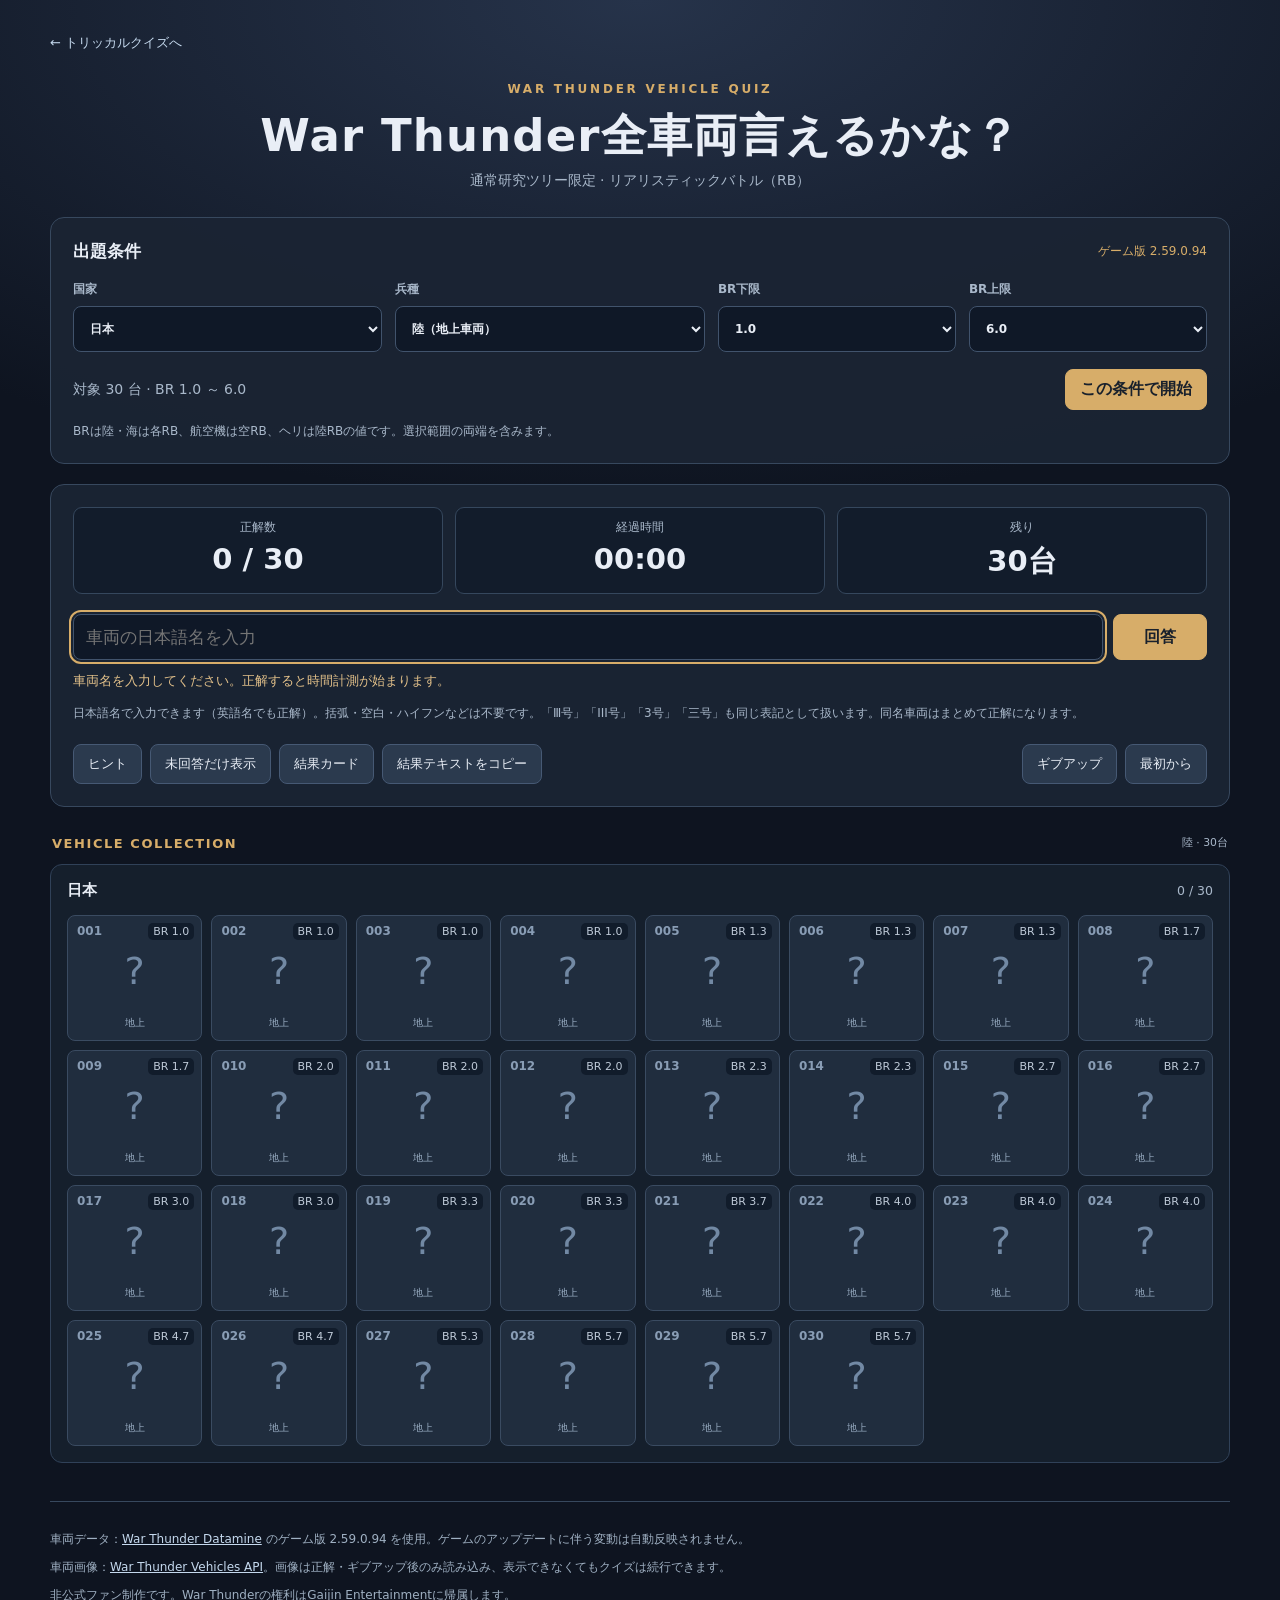
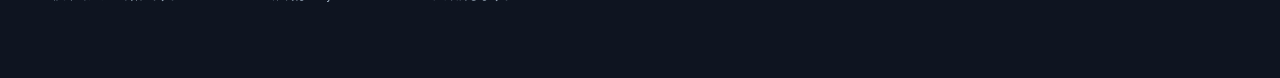
==== warthunder/index.html @ b6f84638 "Load weapon hints and add a third staged hint button" ====
<!doctype html>
<html lang="ja">
<head>
  <meta charset="utf-8">
  <meta name="viewport" content="width=device-width, initial-scale=1">
  <meta name="theme-color" content="#0e1420">
  <meta name="description" content="War Thunderの通常研究ツリー車両を何台言える？国・陸空海・RBのBR範囲を選べる名称クイズ。">
  <title>War Thunder 全車両言えるかな？</title>
  <link rel="stylesheet" href="./style.css">
  <script defer src="./vehicles.js?v=4"></script>
  <script defer src="./weapon_hints.js?v=1"></script>
  <script defer src="./app.js?v=9"></script>
</head>
<body>
  <main>
    <header>
      <nav><a href="../">← トリッカルクイズへ</a></nav>
      <p class="eyebrow">WAR THUNDER VEHICLE QUIZ</p>
      <h1>War Thunder<br class="mobile-break">全車両言えるかな？</h1>
      <p class="subtitle">通常研究ツリー限定 · リアリスティックバトル（RB）</p>
    </header>

    <section class="panel settings" aria-labelledby="settingsTitle">
      <div class="panel-heading">
        <h2 id="settingsTitle">出題条件</h2>
        <span id="dataVersion" class="version"></span>
      </div>
      <div class="settings-grid">
        <label>国家
          <select id="country">
            <option value="all">すべての国</option>
            <option value="usa">アメリカ</option>
            <option value="germany">ドイツ</option>
            <option value="ussr">ソ連</option>
            <option value="britain">イギリス</option>
            <option value="japan" selected>日本</option>
            <option value="china">中国</option>
            <option value="italy">イタリア</option>
            <option value="france">フランス</option>
            <option value="sweden">スウェーデン</option>
            <option value="israel">イスラエル</option>
          </select>
        </label>
        <label>兵種
          <select id="mode">
            <option value="ground" selected>陸（地上車両）</option>
            <option value="air">空（航空機・ヘリ）</option>
            <option value="naval">海（外洋艦・沿岸艇）</option>
            <option value="all">すべて</option>
          </select>
        </label>
        <label>BR下限
          <select id="brMin"></select>
        </label>
        <label>BR上限
          <select id="brMax"></select>
        </label>
      </div>
      <div class="settings-bottom">
        <p id="previewCount" role="status"></p>
        <button id="apply" class="primary" type="button">この条件で開始</button>
      </div>
      <p class="footnote">BRは陸・海は各RB、航空機は空RB、ヘリは陸RBの値です。選択範囲の両端を含みます。</p>
    </section>

    <section class="panel game" aria-label="回答欄">
      <div class="scoreboard">
        <div><span class="stat-label">正解数</span><strong id="score">0 / 0</strong></div>
        <div><span class="stat-label">経過時間</span><strong id="timer">00:00</strong></div>
        <div><span class="stat-label">残り</span><strong id="remaining">0台</strong></div>
      </div>

      <form id="answerForm">
        <input id="answer" type="text" placeholder="車両の日本語名を入力" aria-label="車両名を回答" autocomplete="off" autocapitalize="off" spellcheck="false">
        <button class="primary" type="submit">回答</button>
      </form>
      <p id="message" class="message" role="status">車両名を入力してください。</p>
      <p class="footnote">日本語名で入力できます（英語名でも正解）。括弧・空白・ハイフンなどは不要です。「Ⅲ号」「III号」「3号」「三号」も同じ表記として扱います。同名車両はまとめて正解になります。</p>

      <div class="tools">
        <button id="hintToggle" type="button">ヒント</button>
        <button id="onlyUnsolved" type="button">未回答だけ表示</button>
        <button id="resultToggle" type="button">結果カード</button>
        <button id="share" type="button">結果テキストをコピー</button>
        <button id="giveUp" type="button">ギブアップ</button>
        <button id="restart" type="button">最初から</button>
      </div>
      <div id="hintPanel" class="subpanel" hidden>
        <strong>ヒント</strong>
        <p id="hintTarget">下の「？」マスを選んでください。</p>
        <button id="hintType" type="button">ヒント1：車両の種類</button>
        <button id="hintWeapon" type="button" disabled>ヒント2：主な武装</button>
        <button id="hintFirst" type="button" disabled>ヒント3：名前の先頭1文字</button>
        <p id="hintOutput" class="message"></p>
      </div>
      <div id="resultPanel" class="subpanel" hidden>
        <canvas id="resultCanvas" width="900" height="460" aria-label="結果カード"></canvas>
        <button id="downloadResult" type="button">結果画像を保存</button>
      </div>
    </section>

    <div class="collection-title">
      <span>VEHICLE COLLECTION</span>
      <small id="collectionSummary"></small>
    </div>
    <div id="collections"></div>

    <footer>
      <p>車両データ：<a href="https://github.com/gszabi99/War-Thunder-Datamine" target="_blank" rel="noopener noreferrer">War Thunder Datamine</a> のゲーム版 <span id="footerVersion"></span> を使用。ゲームのアップデートに伴う変動は自動反映されません。</p>
      <p>車両画像：<a href="https://github.com/Sgambe33/WarThunder-Vehicles-API" target="_blank" rel="noopener noreferrer">War Thunder Vehicles API</a>。画像は正解・ギブアップ後のみ読み込み、表示できなくてもクイズは続行できます。</p>
      <p>非公式ファン制作です。War Thunderの権利はGaijin Entertainmentに帰属します。</p>
    </footer>
  </main>
</body>
</html>
---- warthunder/style.css ----
:root {
  color-scheme: dark;
  --bg: #0e1420;
  --surface: #1a2433;
  --surface-2: #222e40;
  --stroke: #37485e;
  --text: #e9eef6;
  --muted: #a9b8ca;
  --accent: #d7ad69;
  --accent-dark: #a77c3f;
  --success: #7fb89a;
}
* { box-sizing: border-box; }
html { font-family: system-ui, -apple-system, BlinkMacSystemFont, "Segoe UI", sans-serif; }
body {
  margin: 0;
  color: var(--text);
  background: radial-gradient(ellipse 80% 30% at 50% 0%, #26334a, transparent), var(--bg);
}
main { width: min(1180px, calc(100% - 32px)); margin: 0 auto; padding: 34px 0 64px; }
header { text-align: center; margin: 0 0 27px; }
nav { text-align: left; margin-bottom: 30px; font-size: 13px; }
a { color: #c5d9ee; }
nav a { text-decoration: none; }
nav a:hover, footer a:hover { color: var(--accent); }
.eyebrow { margin: 0; letter-spacing: .23em; font-size: 12px; color: var(--accent); font-weight: 700; }
h1 { font-size: clamp(27px, 5vw, 45px); line-height: 1.25; margin: 12px 0 8px; letter-spacing: .025em; }
h2 { margin: 0; font-size: 17px; }
.subtitle { color: var(--muted); margin: 0; font-size: 14px; }
.mobile-break { display: none; }
.panel {
  background: rgba(26, 36, 51, .97);
  border: 1px solid var(--stroke);
  border-radius: 14px;
  padding: 22px;
  margin-bottom: 20px;
}
.panel-heading, .settings-bottom, .collection-title, .group-heading {
  display: flex;
  justify-content: space-between;
  align-items: center;
  gap: 12px;
}
.version { font-size: 12px; color: var(--accent); }
.settings-grid { display: grid; grid-template-columns: 1.3fr 1.3fr 1fr 1fr; gap: 13px; margin-top: 18px; }
.settings-grid label { display: grid; gap: 8px; font-size: 12px; color: var(--muted); font-weight: 700; }
select, input, button { font: inherit; }
select, input {
  width: 100%;
  min-height: 46px;
  background: #0f1827;
  border: 1px solid #41536c;
  border-radius: 8px;
  color: var(--text);
  outline: none;
  padding: 10px 12px;
}
select:focus-visible, input:focus-visible, button:focus-visible {
  outline: 2px solid var(--accent);
  outline-offset: 2px;
}
button {
  cursor: pointer;
  color: var(--text);
  background: #2b3a4e;
  border: 1px solid #465974;
  border-radius: 8px;
  min-height: 40px;
  padding: 9px 14px;
}
button:hover:not(:disabled) { background: #39506b; }
button:disabled { opacity: .55; cursor: not-allowed; }
button.active { background: #54462f; border-color: var(--accent-dark); }
button.primary { background: var(--accent); border-color: var(--accent); color: #19212c; font-weight: 800; }
button.primary:hover:not(:disabled) { background: #edc17b; }
.settings-bottom { margin-top: 17px; }
.settings-bottom p { margin: 0; color: var(--muted); font-size: 14px; }
.footnote { margin: 12px 0 0; color: var(--muted); font-size: 12px; line-height: 1.6; }
.scoreboard { display: grid; grid-template-columns: repeat(3, 1fr); gap: 12px; text-align: center; margin-bottom: 20px; }
.scoreboard > div { background: #121c2b; border: 1px solid #35475d; border-radius: 9px; padding: 11px; }
.stat-label { display: block; font-size: 12px; color: var(--muted); margin-bottom: 6px; }
.scoreboard strong { font-size: clamp(20px, 3vw, 29px); font-variant-numeric: tabular-nums; }
#answerForm { display: flex; gap: 10px; }
#answerForm input { flex: 1; min-width: 0; font-size: 17px; }
#answerForm button { min-width: 94px; }
.message { margin: 12px 0 0; color: #e3c18a; font-size: 13px; min-height: 20px; }
.tools { display: flex; flex-wrap: wrap; gap: 8px; margin-top: 20px; }
.tools button { font-size: 13px; }
.tools #giveUp { margin-left: auto; }
.subpanel { margin-top: 16px; padding: 16px; background: #121c2b; border: 1px solid var(--stroke); border-radius: 10px; }
.subpanel[hidden] { display: none; }
.subpanel p { font-size: 13px; color: var(--muted); }
.subpanel canvas { width: 100%; height: auto; display: block; margin-bottom: 12px; border-radius: 8px; }
.collection-title { margin: 29px 2px 13px; color: var(--accent); letter-spacing: .12em; font-size: 13px; font-weight: 800; }
.collection-title small { font-weight: normal; color: var(--muted); letter-spacing: 0; }
.group { margin-bottom: 20px; background: #151f2c; border: 1px solid #304158; border-radius: 12px; padding: 16px; }
.group-heading { margin-bottom: 15px; font-size: 15px; font-weight: 800; }
.group-heading small { color: var(--muted); font-weight: normal; }
.grid { display: grid; grid-template-columns: repeat(auto-fill, minmax(130px, 1fr)); gap: 9px; }
.tile {
  position: relative;
  display: flex;
  align-items: center;
  justify-content: flex-start;
  flex-direction: column;
  gap: 4px;
  text-align: center;
  padding: 10px 8px;
  min-width: 0;
  min-height: 126px;
  background: #202d3e;
  border: 1px solid #3a4b61;
  border-radius: 8px;
  overflow: hidden;
}
.tile:hover:not(:disabled) { border-color: var(--accent); }
.tile.selected { box-shadow: inset 0 0 0 2px var(--accent); }
.tile.solved { background: #22392f; border-color: #55876d; }
.tile.revealed { background: #343038; border-color: #665865; }
.tile.filtered { display: none; }
.tile-number { position: absolute; top: 8px; left: 9px; font-weight: 800; font-size: 12px; color: #899db5; }
.tile-br { position: absolute; top: 7px; right: 7px; font-size: 11px; color: #bec9d7; background: #111c2b; border-radius: 5px; padding: 2px 5px; font-variant-numeric: tabular-nums; }
.tile-question { font-size: 38px; line-height: 1; color: #7289a4; margin: 26px auto 11px; }
.tile-image { width: 100%; max-width: 112px; height: 66px; object-fit: contain; display: none; margin: 11px auto 1px; }
.tile-name { font-size: 12px; line-height: 1.35; font-weight: 700; overflow-wrap: anywhere; display: none; }
.tile-kind { color: #99adc3; font-size: 10px; margin-top: auto; }
.tile.solved .tile-question, .tile.revealed .tile-question { display: none; }
.tile.solved .tile-image, .tile.revealed .tile-image,
.tile.solved .tile-name, .tile.revealed .tile-name { display: block; }
.tile.image-failed .tile-image { display: none; }
.tile.solved .tile-name, .tile.revealed .tile-name { margin-top: auto; }
footer { margin-top: 38px; border-top: 1px solid var(--stroke); padding-top: 19px; color: #9fb0c2; font-size: 12px; line-height: 1.7; }
footer p { margin: 8px 0; }
@media (max-width: 750px) {
  main { width: min(100% - 22px, 600px); padding-top: 18px; }
  .panel { padding: 15px; }
  .settings-grid { grid-template-columns: repeat(2, minmax(0, 1fr)); gap: 11px; }
  .settings-bottom { align-items: stretch; flex-direction: column; }
  .settings-bottom button { width: 100%; }
  .tools #giveUp { margin-left: 0; }
  .grid { grid-template-columns: repeat(auto-fill, minmax(104px, 1fr)); gap: 7px; }
  .tile { min-height: 119px; }
  .tile-image { height: 57px; }
  .group { padding: 10px; }
  .mobile-break { display: initial; }
  #answerForm button { min-width: 72px; padding: 8px; }
}
@media (max-width: 380px) {
  .scoreboard { gap: 6px; }
  .scoreboard > div { padding: 9px 5px; }
  .grid { grid-template-columns: repeat(3, minmax(0, 1fr)); }
}
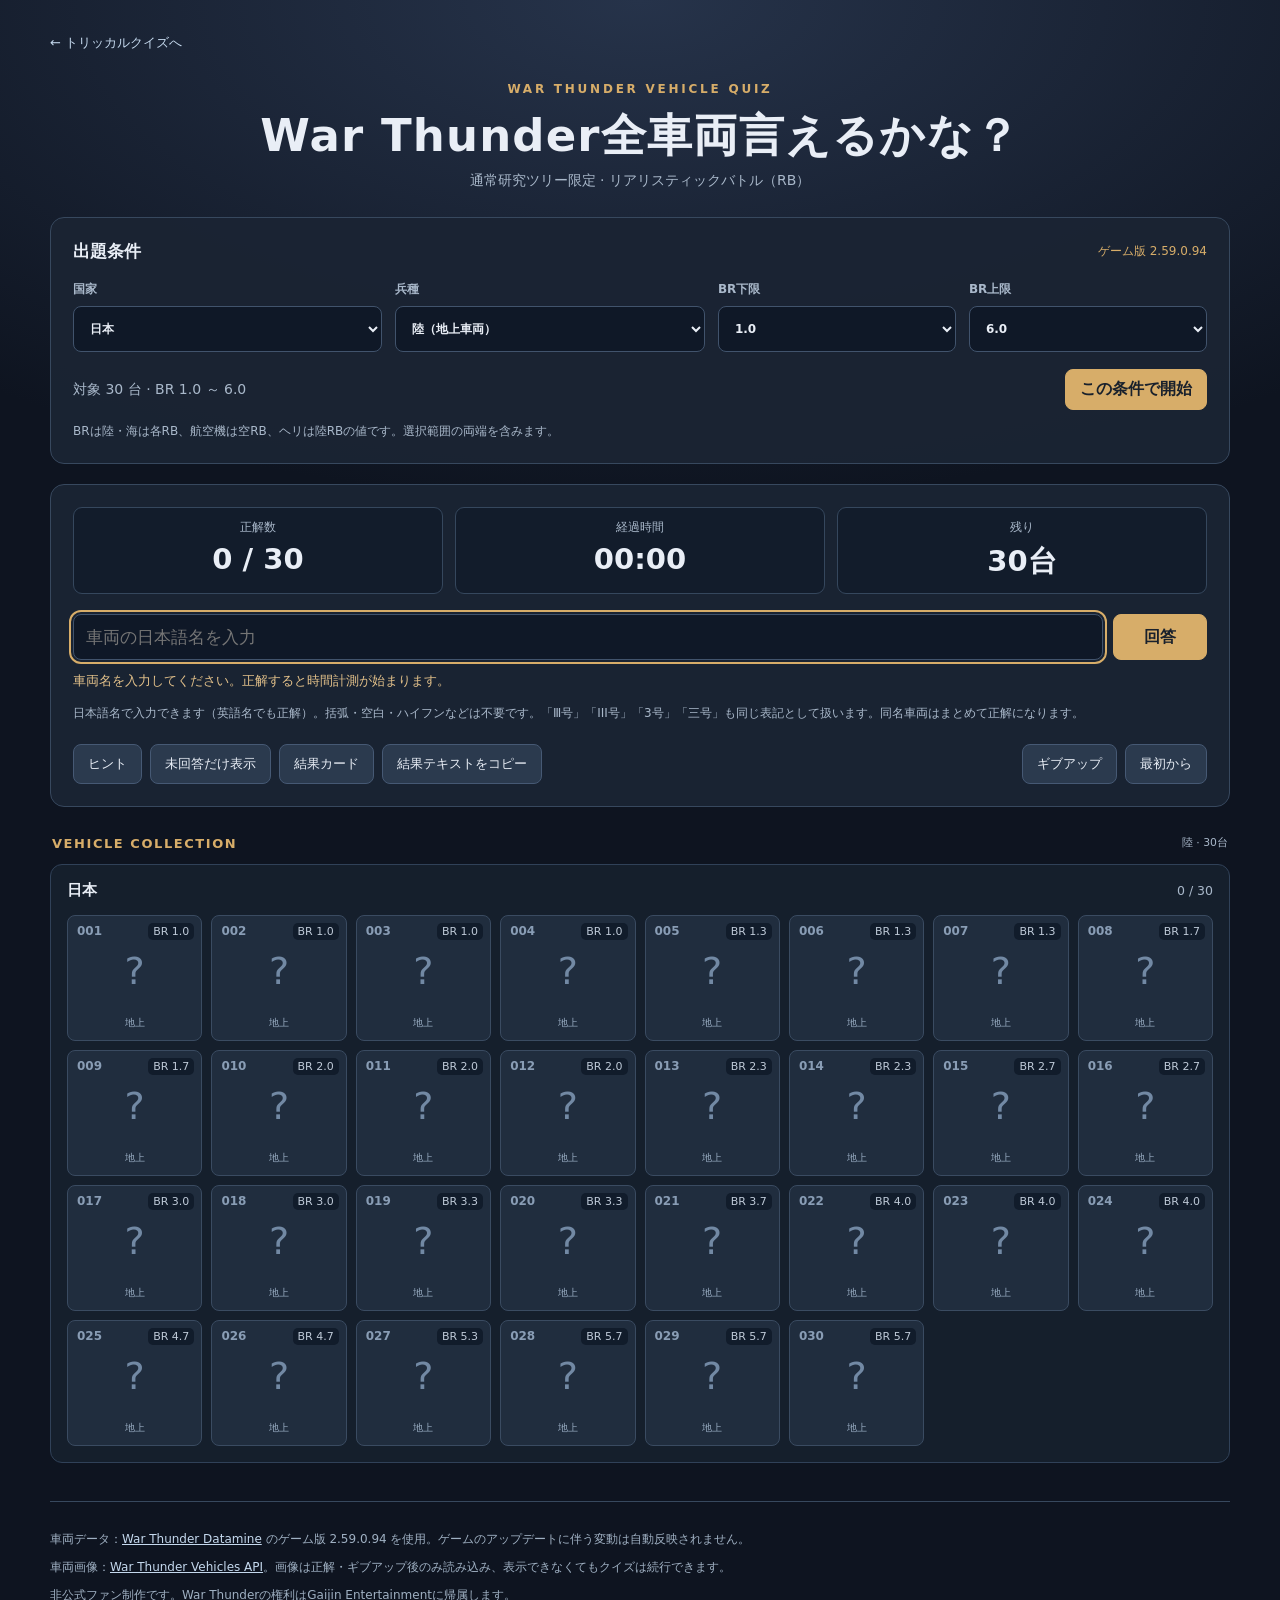
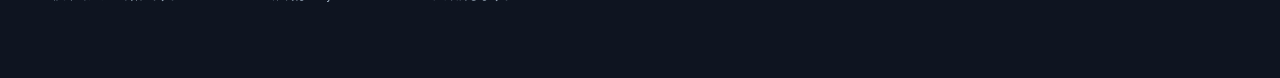
==== commit 93479e35: "Bust CSS cache so three hint lines render separately" ====
--- a/warthunder/index.html
+++ b/warthunder/index.html
@@ -6,9 +6,9 @@
   <meta name="theme-color" content="#0e1420">
   <meta name="description" content="War Thunderの通常研究ツリー車両を何台言える？国・陸空海・RBのBR範囲を選べる名称クイズ。">
   <title>War Thunder 全車両言えるかな？</title>
-  <link rel="stylesheet" href="./style.css">
+  <link rel="stylesheet" href="./style.css?v=2">
   <script defer src="./vehicles.js?v=4"></script>
-  <script defer src="./weapon_hints.js?v=1"></script>
+  <script defer src="./weapon_hints.js?v=2"></script>
   <script defer src="./app.js?v=9"></script>
 </head>
 <body>
--- a/warthunder/style.css
+++ b/warthunder/style.css
@@ -90,6 +90,7 @@
 .subpanel { margin-top: 16px; padding: 16px; background: #121c2b; border: 1px solid var(--stroke); border-radius: 10px; }
 .subpanel[hidden] { display: none; }
 .subpanel p { font-size: 13px; color: var(--muted); }
+#hintOutput { white-space: pre-line; line-height: 1.7; }
 .subpanel canvas { width: 100%; height: auto; display: block; margin-bottom: 12px; border-radius: 8px; }
 .collection-title { margin: 29px 2px 13px; color: var(--accent); letter-spacing: .12em; font-size: 13px; font-weight: 800; }
 .collection-title small { font-weight: normal; color: var(--muted); letter-spacing: 0; }
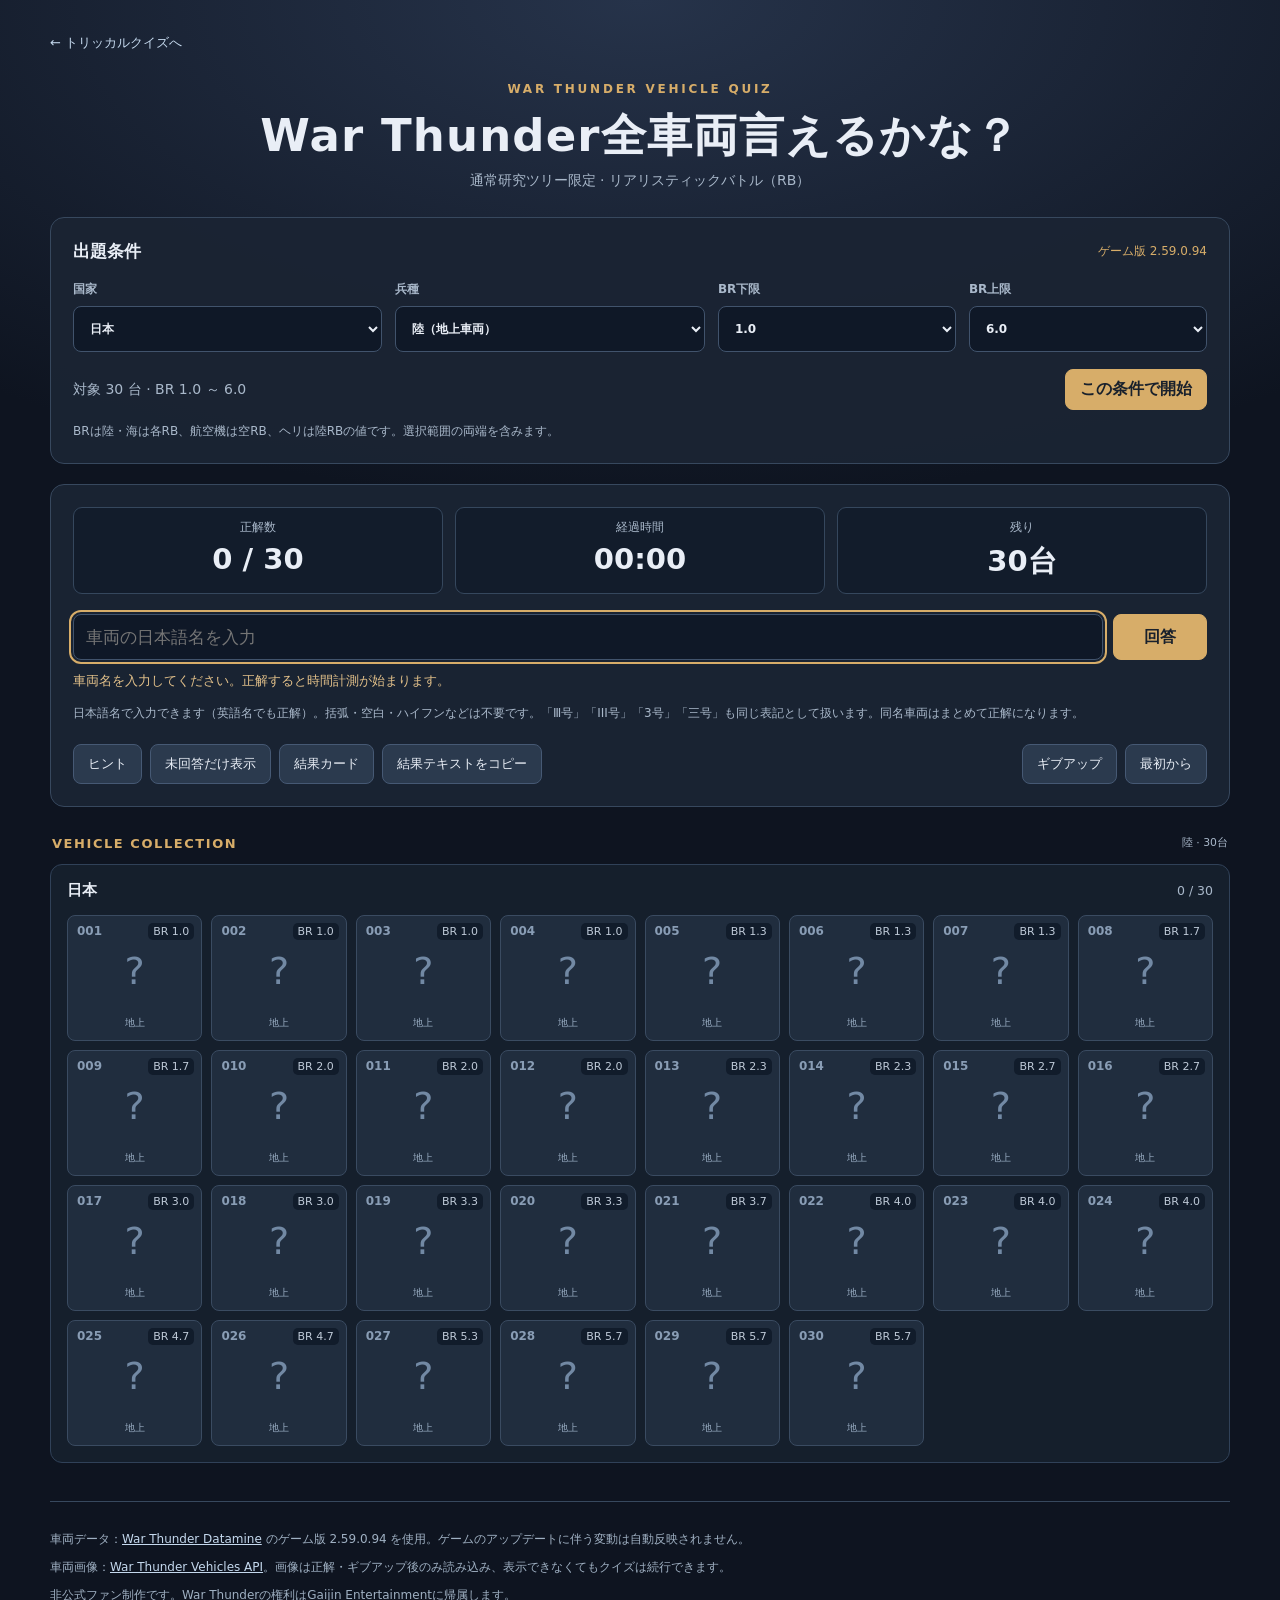
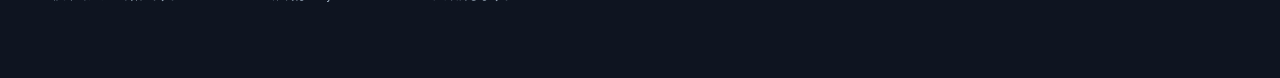
==== commit 9ec879a4: "Expose four sequential hints and refresh script cache" ====
--- a/warthunder/index.html
+++ b/warthunder/index.html
@@ -6,10 +6,10 @@
   <meta name="theme-color" content="#0e1420">
   <meta name="description" content="War Thunderの通常研究ツリー車両を何台言える？国・陸空海・RBのBR範囲を選べる名称クイズ。">
   <title>War Thunder 全車両言えるかな？</title>
-  <link rel="stylesheet" href="./style.css?v=2">
+  <link rel="stylesheet" href="./style.css?v=3">
   <script defer src="./vehicles.js?v=4"></script>
   <script defer src="./weapon_hints.js?v=2"></script>
-  <script defer src="./app.js?v=9"></script>
+  <script defer src="./app.js?v=10"></script>
 </head>
 <body>
   <main>
@@ -90,7 +90,8 @@
         <p id="hintTarget">下の「？」マスを選んでください。</p>
         <button id="hintType" type="button">ヒント1：車両の種類</button>
         <button id="hintWeapon" type="button" disabled>ヒント2：主な武装</button>
-        <button id="hintFirst" type="button" disabled>ヒント3：名前の先頭1文字</button>
+        <button id="hintMask" type="button" disabled>ヒント3：名称マスク</button>
+        <button id="hintFirst" type="button" disabled>ヒント4：名前の先頭1文字</button>
         <p id="hintOutput" class="message"></p>
       </div>
       <div id="resultPanel" class="subpanel" hidden>
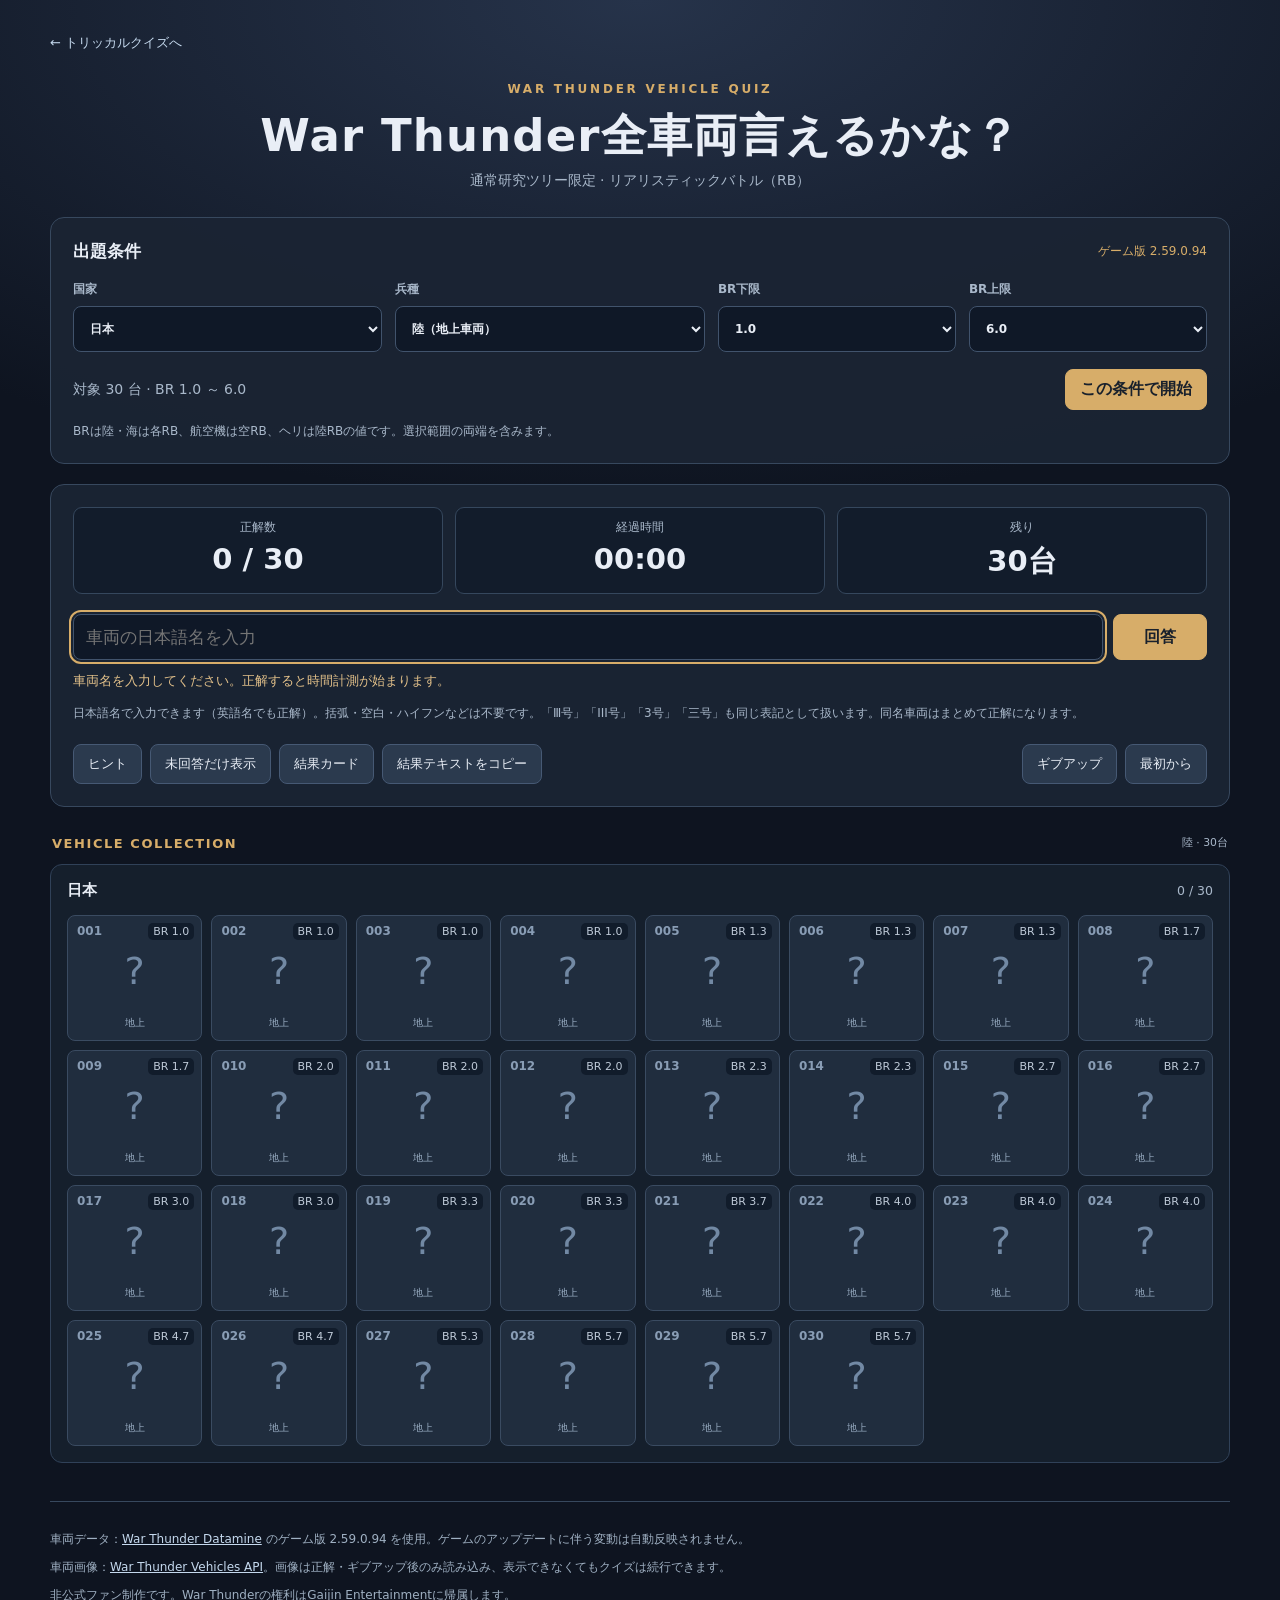
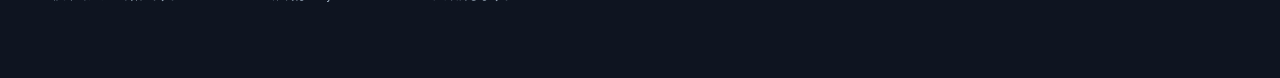
==== commit e3b1a3cd: "Refresh quiz script after adding name mask legend" ====
--- a/warthunder/index.html
+++ b/warthunder/index.html
@@ -9,7 +9,7 @@
   <link rel="stylesheet" href="./style.css?v=3">
   <script defer src="./vehicles.js?v=4"></script>
   <script defer src="./weapon_hints.js?v=2"></script>
-  <script defer src="./app.js?v=10"></script>
+  <script defer src="./app.js?v=11"></script>
 </head>
 <body>
   <main>
--- a/warthunder/style.css
+++ b/warthunder/style.css
@@ -90,7 +90,7 @@
 .subpanel { margin-top: 16px; padding: 16px; background: #121c2b; border: 1px solid var(--stroke); border-radius: 10px; }
 .subpanel[hidden] { display: none; }
 .subpanel p { font-size: 13px; color: var(--muted); }
-#hintOutput { white-space: pre-line; line-height: 1.7; }
+#hintOutput { white-space: pre-line; line-height: 1.7; overflow-wrap: anywhere; }
 .subpanel canvas { width: 100%; height: auto; display: block; margin-bottom: 12px; border-radius: 8px; }
 .collection-title { margin: 29px 2px 13px; color: var(--accent); letter-spacing: .12em; font-size: 13px; font-weight: 800; }
 .collection-title small { font-weight: normal; color: var(--muted); letter-spacing: 0; }
